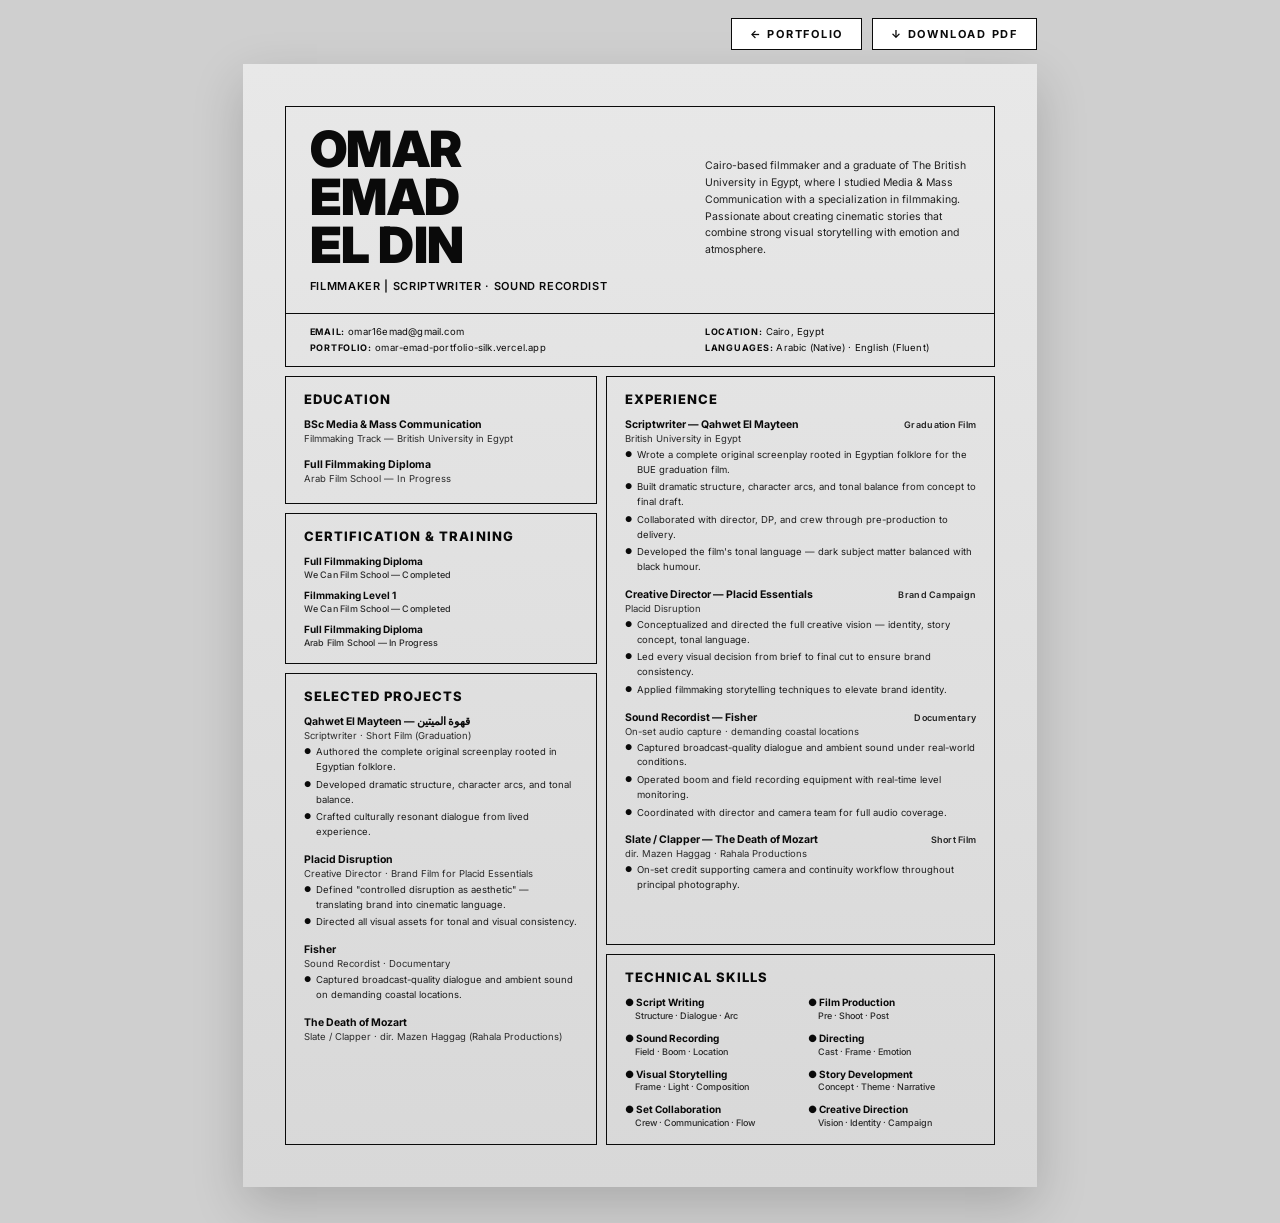
==== portfolio/public/cv.html @ 0e83f40f "Initial commit" ====
<!DOCTYPE html>
<html lang="en">
<head>
<meta charset="UTF-8" />
<title>Omar Emad El Din — Filmmaker CV</title>
<meta name="viewport" content="width=device-width, initial-scale=1" />
<link rel="preconnect" href="https://fonts.googleapis.com">
<link rel="preconnect" href="https://fonts.gstatic.com" crossorigin>
<link href="https://fonts.googleapis.com/css2?family=Inter:wght@300;400;500;600;700;800;900&display=swap" rel="stylesheet">
<style>
  *, *::before, *::after { margin:0; padding:0; box-sizing:border-box; }

  html, body {
    background:#cfcfcf;
    font-family:'Inter', -apple-system, BlinkMacSystemFont, Helvetica, Arial, sans-serif;
    color:#0a0a0a;
    -webkit-font-smoothing:antialiased;
    -webkit-print-color-adjust:exact;
    print-color-adjust:exact;
  }

  .actions {
    max-width:210mm; margin:18px auto 0; display:flex; gap:10px; justify-content:flex-end;
  }
  .actions a {
    text-decoration:none; color:#0a0a0a;
    background:#fff; border:1px solid #0a0a0a;
    padding:8px 18px; font-size:11px; letter-spacing:.16em; text-transform:uppercase;
    font-weight:700; display:inline-flex; align-items:center; gap:8px;
    transition:background .25s, color .25s;
  }
  .actions a:hover { background:#0a0a0a; color:#fff; }

  .page {
    width:210mm;
    height:297mm;
    margin:14px auto 36px;
    padding:11mm 11mm;
    background:linear-gradient(180deg,#e8e8e8 0%,#d8d8d8 100%);
    box-shadow:0 18px 48px rgba(0,0,0,.18);
    display:flex; flex-direction:column;
    overflow:hidden;
  }

  /* HEADER */
  .header {
    border:1.5px solid #0a0a0a;
    padding:18px 24px 20px;
    display:grid;
    grid-template-columns:1.4fr 1fr;
    gap:24px;
    align-items:center;
  }
  .name {
    font-weight:900;
    font-size:50px;
    line-height:.96;
    letter-spacing:-.01em;
    text-transform:uppercase;
  }
  .role {
    margin-top:10px;
    font-weight:600;
    font-size:11px;
    letter-spacing:.06em;
    text-transform:uppercase;
  }
  .bio {
    font-size:10.5px;
    line-height:1.6;
    color:#1f1f1f;
  }

  /* CONTACT BAR */
  .contactBar {
    border:1.5px solid #0a0a0a;
    border-top:none;
    padding:10px 24px;
    display:grid;
    grid-template-columns:1.4fr 1fr;
    gap:24px;
    font-size:9.5px;
    line-height:1.7;
    letter-spacing:.02em;
  }
  .contactBar b { font-weight:700; letter-spacing:.08em; text-transform:uppercase; font-size:9px; }
  .contactBar a { color:#0a0a0a; text-decoration:none; }

  /* TWO-COLUMN GRID — fills remaining vertical space */
  .grid {
    margin-top:9px;
    display:grid;
    grid-template-columns:1fr 1.25fr;
    gap:9px;
    flex:1;
    min-height:0;
  }
  .col { display:flex; flex-direction:column; gap:9px; min-height:0; }

  .box {
    border:1.5px solid #0a0a0a;
    padding:14px 18px 15px;
    background:transparent;
    display:flex; flex-direction:column;
  }
  /* the project + experience boxes grow to consume free space */
  .grow { flex:1; }

  .secTitle {
    font-weight:800;
    font-size:13px;
    letter-spacing:.08em;
    text-transform:uppercase;
    margin-bottom:11px;
  }

  /* entries */
  .entry { margin-bottom:10px; }
  .entry:last-child { margin-bottom:0; }
  .entryTitle {
    display:flex; justify-content:space-between; align-items:baseline; gap:12px;
    font-weight:700; font-size:10.5px; line-height:1.35;
  }
  .entryDate {
    font-weight:600; font-size:9px; letter-spacing:.03em; color:#222; white-space:nowrap;
  }
  .entrySub {
    font-size:9.5px; color:#2a2a2a; margin-top:1px; margin-bottom:4px;
  }
  .entryList { list-style:none; padding:0; margin:0; }
  .entryList li {
    font-size:9.5px; line-height:1.55; color:#1c1c1c;
    padding-left:12px; position:relative; margin-bottom:3px;
  }
  .entryList li::before {
    content:"●"; position:absolute; left:0; top:0; font-size:8px; color:#0a0a0a;
  }

  /* cert list */
  .certList { display:flex; flex-direction:column; gap:8px; }
  .certItem { font-weight:700; font-size:10px; line-height:1.3; }
  .certItem small { display:block; font-weight:500; font-size:9px; color:#2a2a2a; margin-top:1px; letter-spacing:.02em; }

  /* skills grid */
  .skillsGrid {
    display:grid;
    grid-template-columns:1fr 1fr;
    gap:10px 16px;
    margin-top:auto;
  }
  .skill { font-weight:700; font-size:10px; line-height:1.35; }
  .skill::before { content:"● "; }
  .skill small { display:block; font-weight:500; font-size:9px; color:#2a2a2a; margin-left:10px; }

  /* PRINT */
  @media print {
    html, body { background:#fff; }
    .actions { display:none; }
    .page { margin:0; box-shadow:none; height:297mm; }
    @page { size:A4; margin:0; }
  }
</style>
</head>
<body>

  <div class="actions">
    <a href="/" title="Back to portfolio">← Portfolio</a>
    <a href="/omar_emad_film_cv.pdf" download>↓ Download PDF</a>
  </div>

  <div class="page">

    <!-- HEADER -->
    <div class="header">
      <div>
        <div class="name">Omar<br>Emad<br>El Din</div>
        <div class="role">Filmmaker | Scriptwriter · Sound Recordist</div>
      </div>
      <div class="bio">
        Cairo-based filmmaker and a graduate of The British University in Egypt, where I studied Media &amp; Mass Communication with a specialization in filmmaking. Passionate about creating cinematic stories that combine strong visual storytelling with emotion and atmosphere.
      </div>
    </div>

    <!-- CONTACT -->
    <div class="contactBar">
      <div>
        <b>Email:</b> omar16emad@gmail.com<br>
        <b>Portfolio:</b> <a href="https://omar-emad-portfolio-silk.vercel.app">omar-emad-portfolio-silk.vercel.app</a>
      </div>
      <div>
        <b>Location:</b> Cairo, Egypt<br>
        <b>Languages:</b> Arabic (Native) · English (Fluent)
      </div>
    </div>

    <!-- BODY GRID -->
    <div class="grid">

      <!-- LEFT COLUMN -->
      <div class="col">

        <div class="box">
          <div class="secTitle">Education</div>
          <div class="entry">
            <div class="entryTitle">BSc Media &amp; Mass Communication</div>
            <div class="entrySub">Filmmaking Track — British University in Egypt</div>
          </div>
          <div class="entry">
            <div class="entryTitle">Full Filmmaking Diploma</div>
            <div class="entrySub">Arab Film School — In Progress</div>
          </div>
        </div>

        <div class="box">
          <div class="secTitle">Certification &amp; Training</div>
          <div class="certList">
            <div class="certItem">Full Filmmaking Diploma <small>We Can Film School — Completed</small></div>
            <div class="certItem">Filmmaking Level 1 <small>We Can Film School — Completed</small></div>
            <div class="certItem">Full Filmmaking Diploma <small>Arab Film School — In Progress</small></div>
          </div>
        </div>

        <div class="box grow">
          <div class="secTitle">Selected Projects</div>

          <div class="entry">
            <div class="entryTitle">Qahwet El Mayteen — قهوة الميتين</div>
            <div class="entrySub">Scriptwriter · Short Film (Graduation)</div>
            <ul class="entryList">
              <li>Authored the complete original screenplay rooted in Egyptian folklore.</li>
              <li>Developed dramatic structure, character arcs, and tonal balance.</li>
              <li>Crafted culturally resonant dialogue from lived experience.</li>
            </ul>
          </div>

          <div class="entry">
            <div class="entryTitle">Placid Disruption</div>
            <div class="entrySub">Creative Director · Brand Film for Placid Essentials</div>
            <ul class="entryList">
              <li>Defined "controlled disruption as aesthetic" — translating brand into cinematic language.</li>
              <li>Directed all visual assets for tonal and visual consistency.</li>
            </ul>
          </div>

          <div class="entry">
            <div class="entryTitle">Fisher</div>
            <div class="entrySub">Sound Recordist · Documentary</div>
            <ul class="entryList">
              <li>Captured broadcast-quality dialogue and ambient sound on demanding coastal locations.</li>
            </ul>
          </div>

          <div class="entry">
            <div class="entryTitle">The Death of Mozart</div>
            <div class="entrySub">Slate / Clapper · dir. Mazen Haggag (Rahala Productions)</div>
          </div>
        </div>

      </div>

      <!-- RIGHT COLUMN -->
      <div class="col">

        <div class="box grow">
          <div class="secTitle">Experience</div>

          <div class="entry">
            <div class="entryTitle"><span>Scriptwriter — Qahwet El Mayteen</span><span class="entryDate">Graduation Film</span></div>
            <div class="entrySub">British University in Egypt</div>
            <ul class="entryList">
              <li>Wrote a complete original screenplay rooted in Egyptian folklore for the BUE graduation film.</li>
              <li>Built dramatic structure, character arcs, and tonal balance from concept to final draft.</li>
              <li>Collaborated with director, DP, and crew through pre-production to delivery.</li>
              <li>Developed the film's tonal language — dark subject matter balanced with black humour.</li>
            </ul>
          </div>

          <div class="entry">
            <div class="entryTitle"><span>Creative Director — Placid Essentials</span><span class="entryDate">Brand Campaign</span></div>
            <div class="entrySub">Placid Disruption</div>
            <ul class="entryList">
              <li>Conceptualized and directed the full creative vision — identity, story concept, tonal language.</li>
              <li>Led every visual decision from brief to final cut to ensure brand consistency.</li>
              <li>Applied filmmaking storytelling techniques to elevate brand identity.</li>
            </ul>
          </div>

          <div class="entry">
            <div class="entryTitle"><span>Sound Recordist — Fisher</span><span class="entryDate">Documentary</span></div>
            <div class="entrySub">On-set audio capture · demanding coastal locations</div>
            <ul class="entryList">
              <li>Captured broadcast-quality dialogue and ambient sound under real-world conditions.</li>
              <li>Operated boom and field recording equipment with real-time level monitoring.</li>
              <li>Coordinated with director and camera team for full audio coverage.</li>
            </ul>
          </div>

          <div class="entry">
            <div class="entryTitle"><span>Slate / Clapper — The Death of Mozart</span><span class="entryDate">Short Film</span></div>
            <div class="entrySub">dir. Mazen Haggag · Rahala Productions</div>
            <ul class="entryList">
              <li>On-set credit supporting camera and continuity workflow throughout principal photography.</li>
            </ul>
          </div>
        </div>

        <div class="box">
          <div class="secTitle">Technical Skills</div>
          <div class="skillsGrid">
            <div class="skill">Script Writing<small>Structure · Dialogue · Arc</small></div>
            <div class="skill">Film Production<small>Pre · Shoot · Post</small></div>
            <div class="skill">Sound Recording<small>Field · Boom · Location</small></div>
            <div class="skill">Directing<small>Cast · Frame · Emotion</small></div>
            <div class="skill">Visual Storytelling<small>Frame · Light · Composition</small></div>
            <div class="skill">Story Development<small>Concept · Theme · Narrative</small></div>
            <div class="skill">Set Collaboration<small>Crew · Communication · Flow</small></div>
            <div class="skill">Creative Direction<small>Vision · Identity · Campaign</small></div>
          </div>
        </div>

      </div>
    </div>
  </div>
</body>
</html>
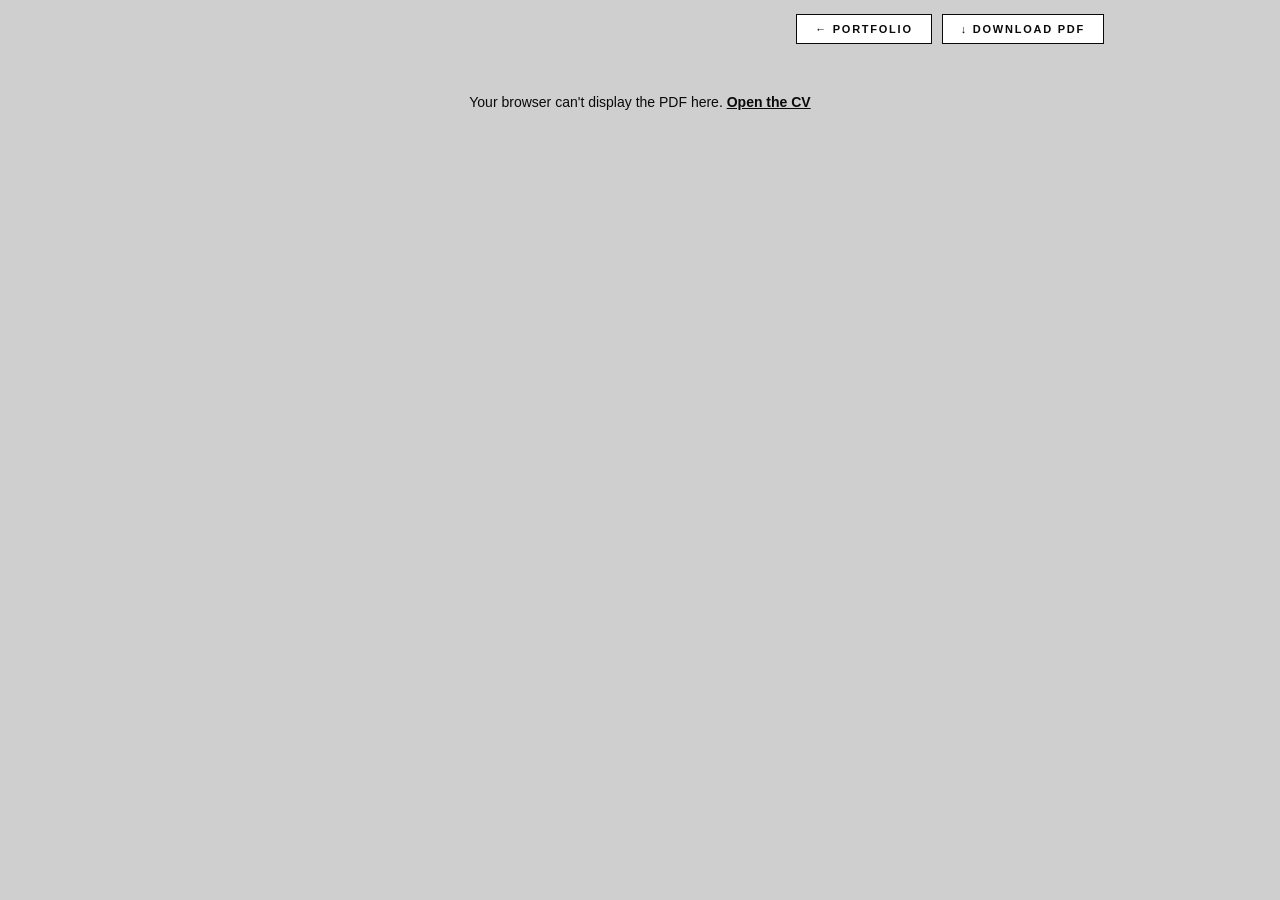
==== commit 2bd3d4ed: "Replace CV with updated version and show PDF on CV page Co-Authored-By: Claude Opus 5.5 <noreply@ant" ====
--- a/portfolio/public/cv.html
+++ b/portfolio/public/cv.html
@@ -4,322 +4,28 @@
 <meta charset="UTF-8" />
 <title>Omar Emad El Din — Filmmaker CV</title>
 <meta name="viewport" content="width=device-width, initial-scale=1" />
-<link rel="preconnect" href="https://fonts.googleapis.com">
-<link rel="preconnect" href="https://fonts.gstatic.com" crossorigin>
-<link href="https://fonts.googleapis.com/css2?family=Inter:wght@300;400;500;600;700;800;900&display=swap" rel="stylesheet">
 <style>
   *, *::before, *::after { margin:0; padding:0; box-sizing:border-box; }
-
-  html, body {
-    background:#cfcfcf;
-    font-family:'Inter', -apple-system, BlinkMacSystemFont, Helvetica, Arial, sans-serif;
-    color:#0a0a0a;
-    -webkit-font-smoothing:antialiased;
-    -webkit-print-color-adjust:exact;
-    print-color-adjust:exact;
-  }
-
-  .actions {
-    max-width:210mm; margin:18px auto 0; display:flex; gap:10px; justify-content:flex-end;
-  }
-  .actions a {
-    text-decoration:none; color:#0a0a0a;
-    background:#fff; border:1px solid #0a0a0a;
-    padding:8px 18px; font-size:11px; letter-spacing:.16em; text-transform:uppercase;
-    font-weight:700; display:inline-flex; align-items:center; gap:8px;
-    transition:background .25s, color .25s;
-  }
+  html, body { height:100%; background:#cfcfcf; font-family:-apple-system, BlinkMacSystemFont, Helvetica, Arial, sans-serif; color:#0a0a0a; }
+  body { display:flex; flex-direction:column; }
+  .actions { width:100%; max-width:960px; margin:14px auto 10px; padding:0 16px; display:flex; gap:10px; justify-content:flex-end; }
+  .actions a { text-decoration:none; color:#0a0a0a; background:#fff; border:1px solid #0a0a0a; padding:8px 18px; font-size:11px; letter-spacing:.16em; text-transform:uppercase; font-weight:700; transition:background .25s, color .25s; }
   .actions a:hover { background:#0a0a0a; color:#fff; }
-
-  .page {
-    width:210mm;
-    height:297mm;
-    margin:14px auto 36px;
-    padding:11mm 11mm;
-    background:linear-gradient(180deg,#e8e8e8 0%,#d8d8d8 100%);
-    box-shadow:0 18px 48px rgba(0,0,0,.18);
-    display:flex; flex-direction:column;
-    overflow:hidden;
-  }
-
-  /* HEADER */
-  .header {
-    border:1.5px solid #0a0a0a;
-    padding:18px 24px 20px;
-    display:grid;
-    grid-template-columns:1.4fr 1fr;
-    gap:24px;
-    align-items:center;
-  }
-  .name {
-    font-weight:900;
-    font-size:50px;
-    line-height:.96;
-    letter-spacing:-.01em;
-    text-transform:uppercase;
-  }
-  .role {
-    margin-top:10px;
-    font-weight:600;
-    font-size:11px;
-    letter-spacing:.06em;
-    text-transform:uppercase;
-  }
-  .bio {
-    font-size:10.5px;
-    line-height:1.6;
-    color:#1f1f1f;
-  }
-
-  /* CONTACT BAR */
-  .contactBar {
-    border:1.5px solid #0a0a0a;
-    border-top:none;
-    padding:10px 24px;
-    display:grid;
-    grid-template-columns:1.4fr 1fr;
-    gap:24px;
-    font-size:9.5px;
-    line-height:1.7;
-    letter-spacing:.02em;
-  }
-  .contactBar b { font-weight:700; letter-spacing:.08em; text-transform:uppercase; font-size:9px; }
-  .contactBar a { color:#0a0a0a; text-decoration:none; }
-
-  /* TWO-COLUMN GRID — fills remaining vertical space */
-  .grid {
-    margin-top:9px;
-    display:grid;
-    grid-template-columns:1fr 1.25fr;
-    gap:9px;
-    flex:1;
-    min-height:0;
-  }
-  .col { display:flex; flex-direction:column; gap:9px; min-height:0; }
-
-  .box {
-    border:1.5px solid #0a0a0a;
-    padding:14px 18px 15px;
-    background:transparent;
-    display:flex; flex-direction:column;
-  }
-  /* the project + experience boxes grow to consume free space */
-  .grow { flex:1; }
-
-  .secTitle {
-    font-weight:800;
-    font-size:13px;
-    letter-spacing:.08em;
-    text-transform:uppercase;
-    margin-bottom:11px;
-  }
-
-  /* entries */
-  .entry { margin-bottom:10px; }
-  .entry:last-child { margin-bottom:0; }
-  .entryTitle {
-    display:flex; justify-content:space-between; align-items:baseline; gap:12px;
-    font-weight:700; font-size:10.5px; line-height:1.35;
-  }
-  .entryDate {
-    font-weight:600; font-size:9px; letter-spacing:.03em; color:#222; white-space:nowrap;
-  }
-  .entrySub {
-    font-size:9.5px; color:#2a2a2a; margin-top:1px; margin-bottom:4px;
-  }
-  .entryList { list-style:none; padding:0; margin:0; }
-  .entryList li {
-    font-size:9.5px; line-height:1.55; color:#1c1c1c;
-    padding-left:12px; position:relative; margin-bottom:3px;
-  }
-  .entryList li::before {
-    content:"●"; position:absolute; left:0; top:0; font-size:8px; color:#0a0a0a;
-  }
-
-  /* cert list */
-  .certList { display:flex; flex-direction:column; gap:8px; }
-  .certItem { font-weight:700; font-size:10px; line-height:1.3; }
-  .certItem small { display:block; font-weight:500; font-size:9px; color:#2a2a2a; margin-top:1px; letter-spacing:.02em; }
-
-  /* skills grid */
-  .skillsGrid {
-    display:grid;
-    grid-template-columns:1fr 1fr;
-    gap:10px 16px;
-    margin-top:auto;
-  }
-  .skill { font-weight:700; font-size:10px; line-height:1.35; }
-  .skill::before { content:"● "; }
-  .skill small { display:block; font-weight:500; font-size:9px; color:#2a2a2a; margin-left:10px; }
-
-  /* PRINT */
-  @media print {
-    html, body { background:#fff; }
-    .actions { display:none; }
-    .page { margin:0; box-shadow:none; height:297mm; }
-    @page { size:A4; margin:0; }
-  }
+  .viewer { flex:1; width:100%; max-width:960px; margin:0 auto 16px; padding:0 16px; min-height:0; }
+  .viewer object { width:100%; height:100%; min-height:80vh; border:0; background:#fff; box-shadow:0 18px 48px rgba(0,0,0,.18); }
+  .fallback { padding:40px 20px; text-align:center; font-size:14px; }
+  .fallback a { color:#0a0a0a; font-weight:700; }
 </style>
 </head>
 <body>
-
   <div class="actions">
     <a href="/" title="Back to portfolio">← Portfolio</a>
     <a href="/omar_emad_film_cv.pdf" download>↓ Download PDF</a>
   </div>
-
-  <div class="page">
-
-    <!-- HEADER -->
-    <div class="header">
-      <div>
-        <div class="name">Omar<br>Emad<br>El Din</div>
-        <div class="role">Filmmaker | Scriptwriter · Sound Recordist</div>
-      </div>
-      <div class="bio">
-        Cairo-based filmmaker and a graduate of The British University in Egypt, where I studied Media &amp; Mass Communication with a specialization in filmmaking. Passionate about creating cinematic stories that combine strong visual storytelling with emotion and atmosphere.
-      </div>
-    </div>
-
-    <!-- CONTACT -->
-    <div class="contactBar">
-      <div>
-        <b>Email:</b> omar16emad@gmail.com<br>
-        <b>Portfolio:</b> <a href="https://omar-emad-portfolio-silk.vercel.app">omar-emad-portfolio-silk.vercel.app</a>
-      </div>
-      <div>
-        <b>Location:</b> Cairo, Egypt<br>
-        <b>Languages:</b> Arabic (Native) · English (Fluent)
-      </div>
-    </div>
-
-    <!-- BODY GRID -->
-    <div class="grid">
-
-      <!-- LEFT COLUMN -->
-      <div class="col">
-
-        <div class="box">
-          <div class="secTitle">Education</div>
-          <div class="entry">
-            <div class="entryTitle">BSc Media &amp; Mass Communication</div>
-            <div class="entrySub">Filmmaking Track — British University in Egypt</div>
-          </div>
-          <div class="entry">
-            <div class="entryTitle">Full Filmmaking Diploma</div>
-            <div class="entrySub">Arab Film School — In Progress</div>
-          </div>
-        </div>
-
-        <div class="box">
-          <div class="secTitle">Certification &amp; Training</div>
-          <div class="certList">
-            <div class="certItem">Full Filmmaking Diploma <small>We Can Film School — Completed</small></div>
-            <div class="certItem">Filmmaking Level 1 <small>We Can Film School — Completed</small></div>
-            <div class="certItem">Full Filmmaking Diploma <small>Arab Film School — In Progress</small></div>
-          </div>
-        </div>
-
-        <div class="box grow">
-          <div class="secTitle">Selected Projects</div>
-
-          <div class="entry">
-            <div class="entryTitle">Qahwet El Mayteen — قهوة الميتين</div>
-            <div class="entrySub">Scriptwriter · Short Film (Graduation)</div>
-            <ul class="entryList">
-              <li>Authored the complete original screenplay rooted in Egyptian folklore.</li>
-              <li>Developed dramatic structure, character arcs, and tonal balance.</li>
-              <li>Crafted culturally resonant dialogue from lived experience.</li>
-            </ul>
-          </div>
-
-          <div class="entry">
-            <div class="entryTitle">Placid Disruption</div>
-            <div class="entrySub">Creative Director · Brand Film for Placid Essentials</div>
-            <ul class="entryList">
-              <li>Defined "controlled disruption as aesthetic" — translating brand into cinematic language.</li>
-              <li>Directed all visual assets for tonal and visual consistency.</li>
-            </ul>
-          </div>
-
-          <div class="entry">
-            <div class="entryTitle">Fisher</div>
-            <div class="entrySub">Sound Recordist · Documentary</div>
-            <ul class="entryList">
-              <li>Captured broadcast-quality dialogue and ambient sound on demanding coastal locations.</li>
-            </ul>
-          </div>
-
-          <div class="entry">
-            <div class="entryTitle">The Death of Mozart</div>
-            <div class="entrySub">Slate / Clapper · dir. Mazen Haggag (Rahala Productions)</div>
-          </div>
-        </div>
-
-      </div>
-
-      <!-- RIGHT COLUMN -->
-      <div class="col">
-
-        <div class="box grow">
-          <div class="secTitle">Experience</div>
-
-          <div class="entry">
-            <div class="entryTitle"><span>Scriptwriter — Qahwet El Mayteen</span><span class="entryDate">Graduation Film</span></div>
-            <div class="entrySub">British University in Egypt</div>
-            <ul class="entryList">
-              <li>Wrote a complete original screenplay rooted in Egyptian folklore for the BUE graduation film.</li>
-              <li>Built dramatic structure, character arcs, and tonal balance from concept to final draft.</li>
-              <li>Collaborated with director, DP, and crew through pre-production to delivery.</li>
-              <li>Developed the film's tonal language — dark subject matter balanced with black humour.</li>
-            </ul>
-          </div>
-
-          <div class="entry">
-            <div class="entryTitle"><span>Creative Director — Placid Essentials</span><span class="entryDate">Brand Campaign</span></div>
-            <div class="entrySub">Placid Disruption</div>
-            <ul class="entryList">
-              <li>Conceptualized and directed the full creative vision — identity, story concept, tonal language.</li>
-              <li>Led every visual decision from brief to final cut to ensure brand consistency.</li>
-              <li>Applied filmmaking storytelling techniques to elevate brand identity.</li>
-            </ul>
-          </div>
-
-          <div class="entry">
-            <div class="entryTitle"><span>Sound Recordist — Fisher</span><span class="entryDate">Documentary</span></div>
-            <div class="entrySub">On-set audio capture · demanding coastal locations</div>
-            <ul class="entryList">
-              <li>Captured broadcast-quality dialogue and ambient sound under real-world conditions.</li>
-              <li>Operated boom and field recording equipment with real-time level monitoring.</li>
-              <li>Coordinated with director and camera team for full audio coverage.</li>
-            </ul>
-          </div>
-
-          <div class="entry">
-            <div class="entryTitle"><span>Slate / Clapper — The Death of Mozart</span><span class="entryDate">Short Film</span></div>
-            <div class="entrySub">dir. Mazen Haggag · Rahala Productions</div>
-            <ul class="entryList">
-              <li>On-set credit supporting camera and continuity workflow throughout principal photography.</li>
-            </ul>
-          </div>
-        </div>
-
-        <div class="box">
-          <div class="secTitle">Technical Skills</div>
-          <div class="skillsGrid">
-            <div class="skill">Script Writing<small>Structure · Dialogue · Arc</small></div>
-            <div class="skill">Film Production<small>Pre · Shoot · Post</small></div>
-            <div class="skill">Sound Recording<small>Field · Boom · Location</small></div>
-            <div class="skill">Directing<small>Cast · Frame · Emotion</small></div>
-            <div class="skill">Visual Storytelling<small>Frame · Light · Composition</small></div>
-            <div class="skill">Story Development<small>Concept · Theme · Narrative</small></div>
-            <div class="skill">Set Collaboration<small>Crew · Communication · Flow</small></div>
-            <div class="skill">Creative Direction<small>Vision · Identity · Campaign</small></div>
-          </div>
-        </div>
-
-      </div>
-    </div>
+  <div class="viewer">
+    <object data="/omar_emad_film_cv.pdf#view=FitH" type="application/pdf">
+      <div class="fallback">Your browser can't display the PDF here. <a href="/omar_emad_film_cv.pdf">Open the CV</a></div>
+    </object>
   </div>
 </body>
 </html>
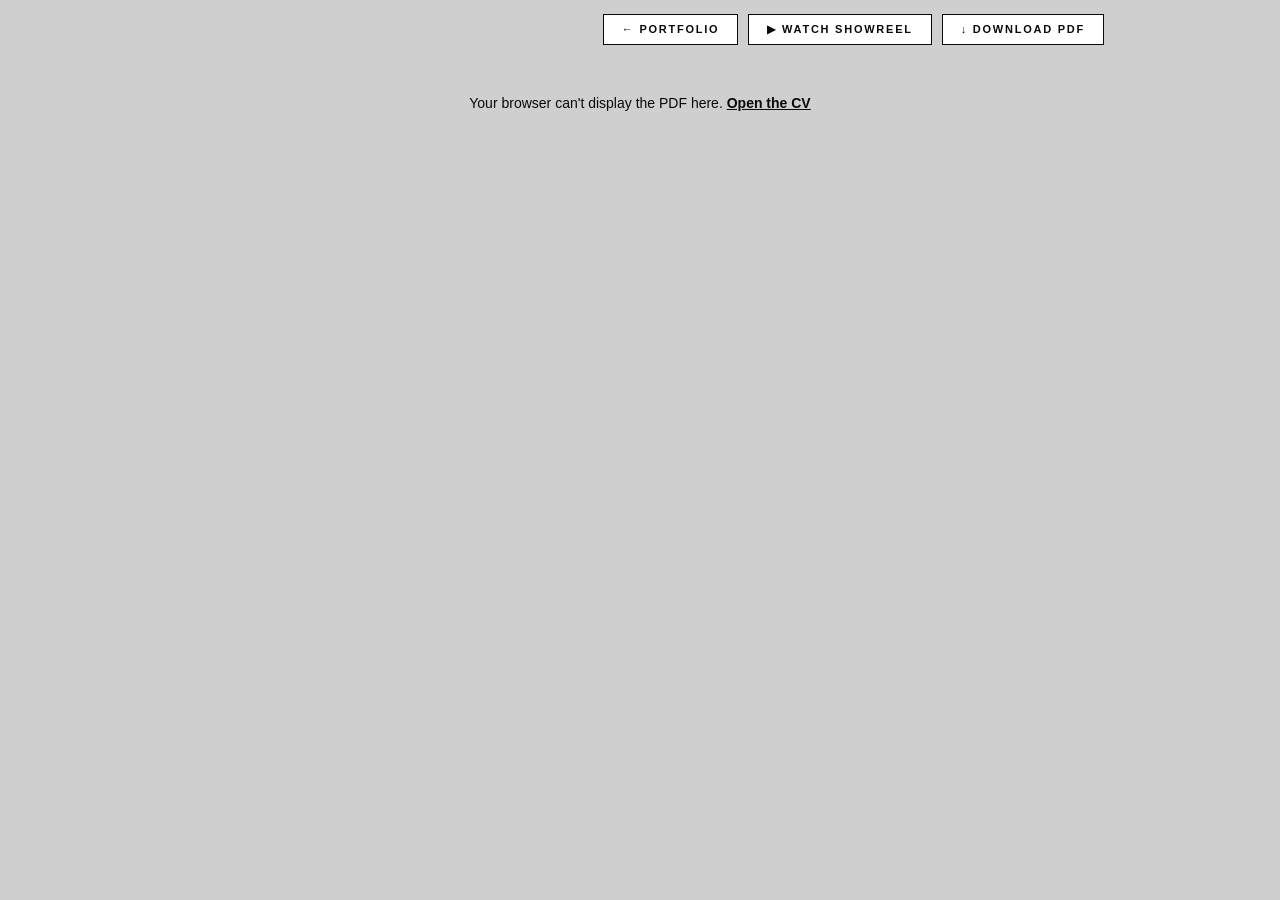
==== commit 7abf4495: "Showreel links in Contact section and web CV page Co-Authored-By: Claude Opus 5.5 <noreply@anthropic" ====
--- a/portfolio/public/cv.html
+++ b/portfolio/public/cv.html
@@ -20,6 +20,7 @@
 <body>
   <div class="actions">
     <a href="/" title="Back to portfolio">← Portfolio</a>
+    <a href="/reel">▶ Watch showreel</a>
     <a href="/omar_emad_film_cv.pdf" download>↓ Download PDF</a>
   </div>
   <div class="viewer">
